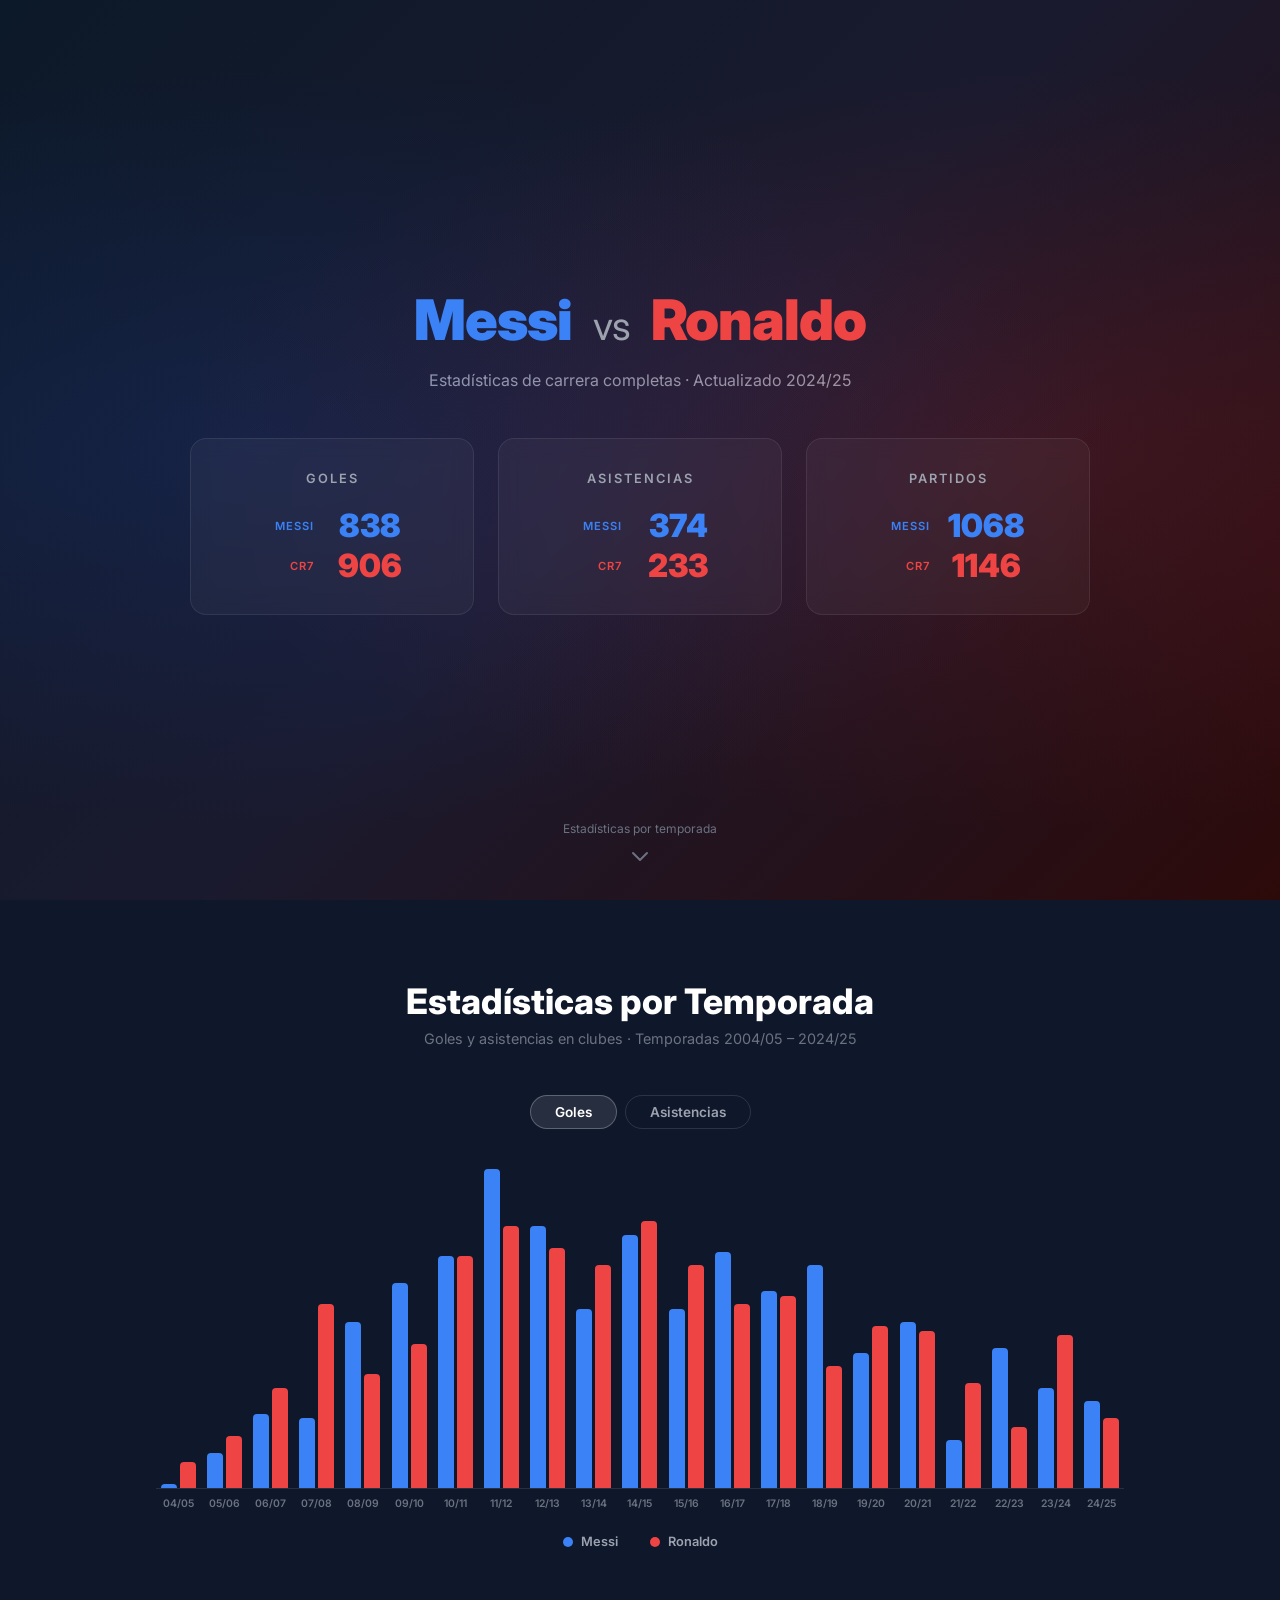
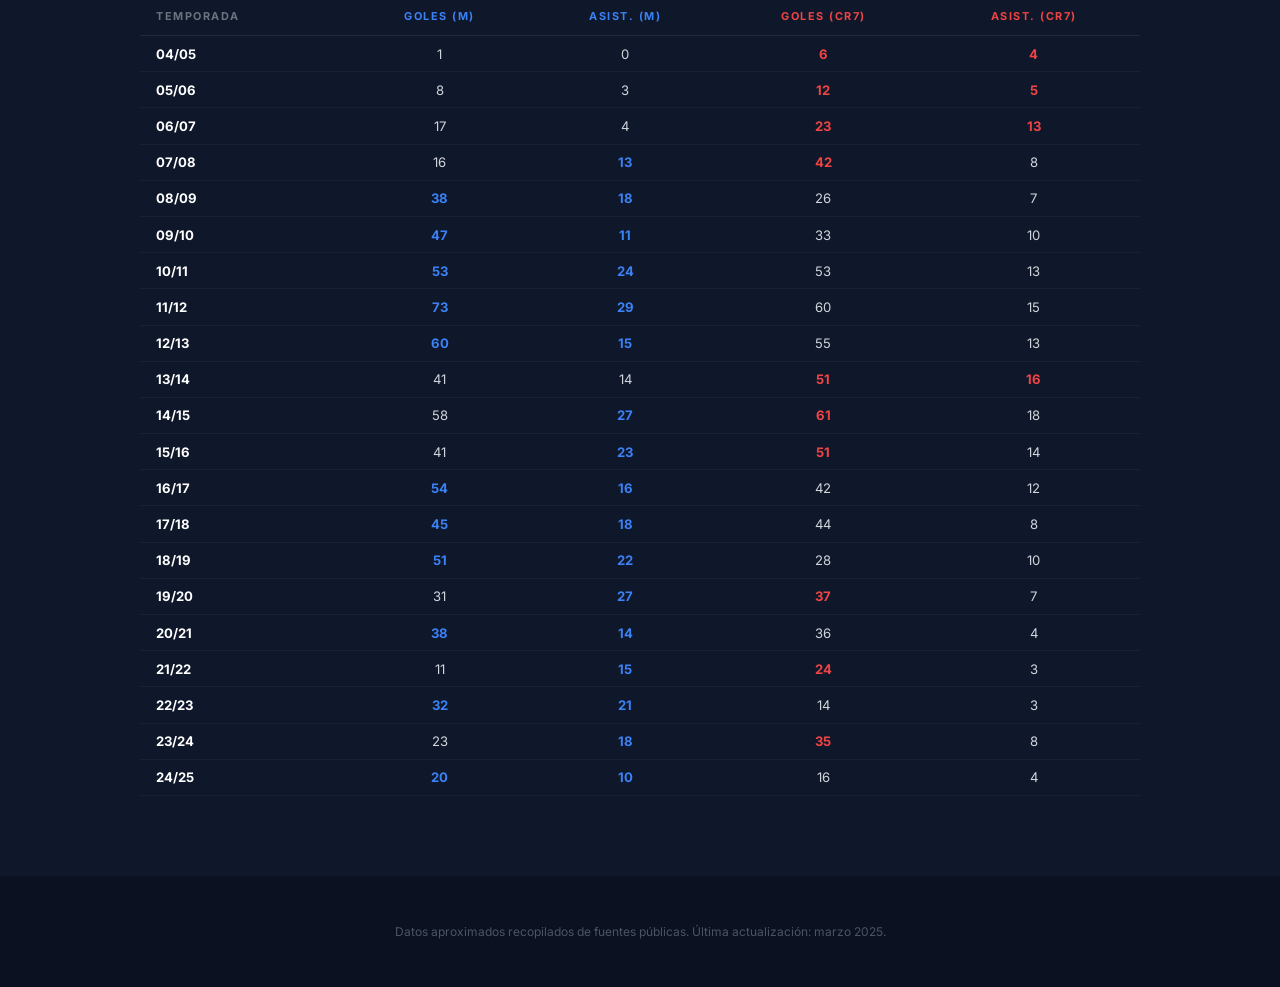
==== index.html @ 08181e69 "Add Messi vs Ronaldo comparison web page Single-page site with career stats (goals, assists, matches" ====
<!DOCTYPE html>
<html lang="es">
<head>
  <meta charset="UTF-8">
  <meta name="viewport" content="width=device-width, initial-scale=1.0">
  <title>Messi vs Ronaldo</title>
  <style>
    @import url('https://fonts.googleapis.com/css2?family=Inter:wght@400;600;700;900&display=swap');

    * { margin: 0; padding: 0; box-sizing: border-box; }

    :root {
      --messi: #1a56db;
      --messi-light: #3b82f6;
      --messi-bg: #eff6ff;
      --ronaldo: #dc2626;
      --ronaldo-light: #ef4444;
      --ronaldo-bg: #fef2f2;
      --dark: #111827;
      --gray: #6b7280;
      --light-gray: #f3f4f6;
    }

    body {
      font-family: 'Inter', sans-serif;
      background: var(--dark);
      color: #fff;
      overflow-x: hidden;
    }

    /* ---- HERO ---- */
    .hero {
      min-height: 100vh;
      display: flex;
      flex-direction: column;
      align-items: center;
      justify-content: center;
      position: relative;
      background: linear-gradient(135deg, #0c1929 0%, #1a1a2e 50%, #2d0a0a 100%);
      padding: 2rem 1rem;
    }

    .hero::before {
      content: '';
      position: absolute;
      inset: 0;
      background:
        radial-gradient(ellipse at 20% 50%, rgba(26,86,219,0.15) 0%, transparent 60%),
        radial-gradient(ellipse at 80% 50%, rgba(220,38,38,0.15) 0%, transparent 60%);
      pointer-events: none;
    }

    .hero-title {
      text-align: center;
      margin-bottom: 1rem;
      position: relative;
    }

    .hero-title h1 {
      font-size: clamp(2rem, 5vw, 3.5rem);
      font-weight: 900;
      letter-spacing: -1px;
    }

    .hero-title .messi-name { color: var(--messi-light); }
    .hero-title .vs { color: #9ca3af; font-weight: 400; margin: 0 .3em; font-size: 0.7em; }
    .hero-title .ronaldo-name { color: var(--ronaldo-light); }

    .hero-subtitle {
      text-align: center;
      color: #9ca3af;
      font-size: 1rem;
      margin-bottom: 3rem;
    }

    /* ---- STAT CARDS ---- */
    .stats-grid {
      display: grid;
      grid-template-columns: 1fr 1fr 1fr;
      gap: 1.5rem;
      width: 100%;
      max-width: 900px;
      position: relative;
    }

    .stat-card {
      background: rgba(255,255,255,0.04);
      border: 1px solid rgba(255,255,255,0.08);
      border-radius: 16px;
      padding: 2rem 1.5rem;
      text-align: center;
      backdrop-filter: blur(10px);
      transition: transform 0.3s, box-shadow 0.3s;
    }

    .stat-card:hover {
      transform: translateY(-4px);
      box-shadow: 0 12px 40px rgba(0,0,0,0.3);
    }

    .stat-card .label {
      font-size: 0.8rem;
      text-transform: uppercase;
      letter-spacing: 2px;
      color: #9ca3af;
      margin-bottom: 1.5rem;
      font-weight: 600;
    }

    .stat-row {
      display: flex;
      align-items: center;
      justify-content: center;
      gap: 1rem;
      margin-bottom: 0.5rem;
    }

    .stat-row:last-child { margin-bottom: 0; }

    .stat-row .player-label {
      width: 60px;
      font-size: 0.7rem;
      font-weight: 600;
      text-transform: uppercase;
      letter-spacing: 1px;
    }

    .stat-row .player-label.messi { color: var(--messi-light); text-align: right; }
    .stat-row .player-label.ronaldo { color: var(--ronaldo-light); text-align: right; }

    .stat-row .value {
      font-size: 2rem;
      font-weight: 900;
      line-height: 1;
      min-width: 80px;
    }

    .stat-row .value.messi { color: var(--messi-light); }
    .stat-row .value.ronaldo { color: var(--ronaldo-light); }

    .stat-bar-container {
      flex: 1;
      max-width: 120px;
      height: 6px;
      background: rgba(255,255,255,0.08);
      border-radius: 3px;
      overflow: hidden;
    }

    .stat-bar {
      height: 100%;
      border-radius: 3px;
      transition: width 1.5s ease;
      width: 0;
    }

    .stat-bar.messi { background: var(--messi-light); }
    .stat-bar.ronaldo { background: var(--ronaldo-light); }

    .scroll-hint {
      position: absolute;
      bottom: 2rem;
      display: flex;
      flex-direction: column;
      align-items: center;
      gap: 0.5rem;
      color: #6b7280;
      font-size: 0.75rem;
      animation: bounce 2s infinite;
    }

    .scroll-hint svg {
      width: 24px;
      height: 24px;
      stroke: #6b7280;
    }

    @keyframes bounce {
      0%, 100% { transform: translateY(0); }
      50% { transform: translateY(8px); }
    }

    /* ---- SEASON SECTION ---- */
    .season-section {
      background: #0f172a;
      padding: 5rem 1rem;
    }

    .season-section h2 {
      text-align: center;
      font-size: clamp(1.5rem, 3vw, 2.2rem);
      font-weight: 800;
      margin-bottom: 0.5rem;
    }

    .season-section .section-sub {
      text-align: center;
      color: #6b7280;
      margin-bottom: 3rem;
      font-size: 0.9rem;
    }

    .toggle-bar {
      display: flex;
      justify-content: center;
      gap: 0.5rem;
      margin-bottom: 2.5rem;
    }

    .toggle-btn {
      padding: 0.5rem 1.5rem;
      border-radius: 999px;
      border: 1px solid rgba(255,255,255,0.12);
      background: transparent;
      color: #9ca3af;
      font-family: inherit;
      font-size: 0.85rem;
      font-weight: 600;
      cursor: pointer;
      transition: all 0.3s;
    }

    .toggle-btn.active {
      background: rgba(255,255,255,0.1);
      color: #fff;
      border-color: rgba(255,255,255,0.25);
    }

    .chart-wrapper {
      max-width: 1000px;
      margin: 0 auto;
      overflow-x: auto;
    }

    .chart-container {
      min-width: 800px;
      padding: 0 1rem;
    }

    /* Bar chart */
    .chart {
      display: flex;
      align-items: flex-end;
      gap: 2px;
      height: 320px;
      border-bottom: 1px solid rgba(255,255,255,0.1);
      padding-bottom: 0;
      position: relative;
    }

    .chart-group {
      flex: 1;
      display: flex;
      align-items: flex-end;
      justify-content: center;
      gap: 3px;
      position: relative;
      height: 100%;
    }

    .bar {
      width: 16px;
      border-radius: 4px 4px 0 0;
      transition: height 0.8s ease;
      position: relative;
      cursor: pointer;
      min-height: 2px;
    }

    .bar.messi { background: var(--messi-light); }
    .bar.ronaldo { background: var(--ronaldo-light); }

    .bar:hover { opacity: 0.85; }

    .bar .tooltip {
      display: none;
      position: absolute;
      bottom: calc(100% + 6px);
      left: 50%;
      transform: translateX(-50%);
      background: #1e293b;
      color: #fff;
      padding: 4px 8px;
      border-radius: 6px;
      font-size: 0.7rem;
      font-weight: 700;
      white-space: nowrap;
      pointer-events: none;
      z-index: 10;
    }

    .bar:hover .tooltip { display: block; }

    .chart-labels {
      display: flex;
      gap: 2px;
      margin-top: 0.5rem;
    }

    .chart-labels span {
      flex: 1;
      text-align: center;
      font-size: 0.65rem;
      color: #6b7280;
      font-weight: 600;
    }

    .chart-legend {
      display: flex;
      justify-content: center;
      gap: 2rem;
      margin-top: 1.5rem;
    }

    .chart-legend .legend-item {
      display: flex;
      align-items: center;
      gap: 0.5rem;
      font-size: 0.8rem;
      color: #9ca3af;
      font-weight: 600;
    }

    .legend-dot {
      width: 10px;
      height: 10px;
      border-radius: 50%;
    }

    .legend-dot.messi { background: var(--messi-light); }
    .legend-dot.ronaldo { background: var(--ronaldo-light); }

    /* ---- SEASON TABLE ---- */
    .table-wrapper {
      max-width: 1000px;
      margin: 3rem auto 0;
      overflow-x: auto;
    }

    table {
      width: 100%;
      border-collapse: collapse;
      font-size: 0.82rem;
    }

    thead th {
      padding: 0.75rem 1rem;
      text-transform: uppercase;
      font-size: 0.68rem;
      letter-spacing: 1.5px;
      color: #6b7280;
      border-bottom: 1px solid rgba(255,255,255,0.08);
      text-align: center;
    }

    thead th:first-child { text-align: left; }
    thead th.messi-col { color: var(--messi-light); }
    thead th.ronaldo-col { color: var(--ronaldo-light); }

    tbody tr {
      border-bottom: 1px solid rgba(255,255,255,0.04);
      transition: background 0.2s;
    }

    tbody tr:hover { background: rgba(255,255,255,0.03); }

    tbody td {
      padding: 0.6rem 1rem;
      text-align: center;
      color: #d1d5db;
    }

    tbody td:first-child {
      text-align: left;
      font-weight: 700;
      color: #fff;
    }

    tbody td.highlight-messi { color: var(--messi-light); font-weight: 700; }
    tbody td.highlight-ronaldo { color: var(--ronaldo-light); font-weight: 700; }

    /* Footer */
    footer {
      text-align: center;
      padding: 3rem 1rem;
      color: #4b5563;
      font-size: 0.75rem;
      background: #0b1120;
    }

    /* Responsive */
    @media (max-width: 700px) {
      .stats-grid {
        grid-template-columns: 1fr;
        max-width: 360px;
      }
      .stat-row .value { font-size: 1.5rem; min-width: 55px; }
      .chart { height: 220px; }
      .bar { width: 10px; }
    }
  </style>
</head>
<body>

  <!-- HERO: Career Stats -->
  <section class="hero">
    <div class="hero-title">
      <h1>
        <span class="messi-name">Messi</span>
        <span class="vs">vs</span>
        <span class="ronaldo-name">Ronaldo</span>
      </h1>
    </div>
    <p class="hero-subtitle">Estadísticas de carrera completas &middot; Actualizado 2024/25</p>

    <div class="stats-grid" id="statsGrid">
      <!-- Goals -->
      <div class="stat-card">
        <div class="label">Goles</div>
        <div class="stat-row">
          <span class="player-label messi">Messi</span>
          <span class="value messi" data-target="838">0</span>
        </div>
        <div class="stat-row">
          <span class="player-label ronaldo">CR7</span>
          <span class="value ronaldo" data-target="906">0</span>
        </div>
      </div>
      <!-- Assists -->
      <div class="stat-card">
        <div class="label">Asistencias</div>
        <div class="stat-row">
          <span class="player-label messi">Messi</span>
          <span class="value messi" data-target="374">0</span>
        </div>
        <div class="stat-row">
          <span class="player-label ronaldo">CR7</span>
          <span class="value ronaldo" data-target="233">0</span>
        </div>
      </div>
      <!-- Matches -->
      <div class="stat-card">
        <div class="label">Partidos</div>
        <div class="stat-row">
          <span class="player-label messi">Messi</span>
          <span class="value messi" data-target="1068">0</span>
        </div>
        <div class="stat-row">
          <span class="player-label ronaldo">CR7</span>
          <span class="value ronaldo" data-target="1146">0</span>
        </div>
      </div>
    </div>

    <div class="scroll-hint">
      <span>Estadísticas por temporada</span>
      <svg fill="none" viewBox="0 0 24 24" stroke-width="2" stroke="currentColor">
        <path stroke-linecap="round" stroke-linejoin="round" d="M19 9l-7 7-7-7"/>
      </svg>
    </div>
  </section>

  <!-- SEASON-BY-SEASON -->
  <section class="season-section">
    <h2>Estadísticas por Temporada</h2>
    <p class="section-sub">Goles y asistencias en clubes &middot; Temporadas 2004/05 – 2024/25</p>

    <div class="toggle-bar">
      <button class="toggle-btn active" data-mode="goals">Goles</button>
      <button class="toggle-btn" data-mode="assists">Asistencias</button>
    </div>

    <div class="chart-wrapper">
      <div class="chart-container">
        <div class="chart" id="chart"></div>
        <div class="chart-labels" id="chartLabels"></div>
      </div>
    </div>

    <div class="chart-legend">
      <div class="legend-item"><div class="legend-dot messi"></div>Messi</div>
      <div class="legend-item"><div class="legend-dot ronaldo"></div>Ronaldo</div>
    </div>

    <!-- Detailed table -->
    <div class="table-wrapper">
      <table>
        <thead>
          <tr>
            <th>Temporada</th>
            <th class="messi-col">Goles (M)</th>
            <th class="messi-col">Asist. (M)</th>
            <th class="ronaldo-col">Goles (CR7)</th>
            <th class="ronaldo-col">Asist. (CR7)</th>
          </tr>
        </thead>
        <tbody id="tableBody"></tbody>
      </table>
    </div>
  </section>

  <footer>
    Datos aproximados recopilados de fuentes públicas. Última actualización: marzo 2025.
  </footer>

  <script>
    // ---- DATA ----
    const seasons = [
      { season: '04/05', mGoals: 1,  mAssists: 0,  rGoals: 6,  rAssists: 4  },
      { season: '05/06', mGoals: 8,  mAssists: 3,  rGoals: 12, rAssists: 5  },
      { season: '06/07', mGoals: 17, mAssists: 4,  rGoals: 23, rAssists: 13 },
      { season: '07/08', mGoals: 16, mAssists: 13, rGoals: 42, rAssists: 8  },
      { season: '08/09', mGoals: 38, mAssists: 18, rGoals: 26, rAssists: 7  },
      { season: '09/10', mGoals: 47, mAssists: 11, rGoals: 33, rAssists: 10 },
      { season: '10/11', mGoals: 53, mAssists: 24, rGoals: 53, rAssists: 13 },
      { season: '11/12', mGoals: 73, mAssists: 29, rGoals: 60, rAssists: 15 },
      { season: '12/13', mGoals: 60, mAssists: 15, rGoals: 55, rAssists: 13 },
      { season: '13/14', mGoals: 41, mAssists: 14, rGoals: 51, rAssists: 16 },
      { season: '14/15', mGoals: 58, mAssists: 27, rGoals: 61, rAssists: 18 },
      { season: '15/16', mGoals: 41, mAssists: 23, rGoals: 51, rAssists: 14 },
      { season: '16/17', mGoals: 54, mAssists: 16, rGoals: 42, rAssists: 12 },
      { season: '17/18', mGoals: 45, mAssists: 18, rGoals: 44, rAssists: 8  },
      { season: '18/19', mGoals: 51, mAssists: 22, rGoals: 28, rAssists: 10 },
      { season: '19/20', mGoals: 31, mAssists: 27, rGoals: 37, rAssists: 7  },
      { season: '20/21', mGoals: 38, mAssists: 14, rGoals: 36, rAssists: 4  },
      { season: '21/22', mGoals: 11, mAssists: 15, rGoals: 24, rAssists: 3  },
      { season: '22/23', mGoals: 32, mAssists: 21, rGoals: 14, rAssists: 3  },
      { season: '23/24', mGoals: 23, mAssists: 18, rGoals: 35, rAssists: 8  },
      { season: '24/25', mGoals: 20, mAssists: 10, rGoals: 16, rAssists: 4  },
    ];

    // ---- COUNTER ANIMATION ----
    function animateCounters() {
      document.querySelectorAll('.value[data-target]').forEach(el => {
        const target = parseInt(el.dataset.target);
        const duration = 2000;
        const start = performance.now();
        function tick(now) {
          const elapsed = now - start;
          const progress = Math.min(elapsed / duration, 1);
          const eased = 1 - Math.pow(1 - progress, 3);
          el.textContent = Math.round(target * eased);
          if (progress < 1) requestAnimationFrame(tick);
        }
        requestAnimationFrame(tick);
      });
    }

    // Observe hero
    const heroObs = new IntersectionObserver(entries => {
      if (entries[0].isIntersecting) { animateCounters(); heroObs.disconnect(); }
    }, { threshold: 0.3 });
    heroObs.observe(document.getElementById('statsGrid'));

    // ---- CHART ----
    let currentMode = 'goals';

    function getMax(mode) {
      return Math.max(...seasons.map(s =>
        Math.max(mode === 'goals' ? s.mGoals : s.mAssists, mode === 'goals' ? s.rGoals : s.rAssists)
      ));
    }

    function buildChart(mode) {
      const chart = document.getElementById('chart');
      const labels = document.getElementById('chartLabels');
      chart.innerHTML = '';
      labels.innerHTML = '';
      const max = getMax(mode);

      seasons.forEach(s => {
        const mVal = mode === 'goals' ? s.mGoals : s.mAssists;
        const rVal = mode === 'goals' ? s.rGoals : s.rAssists;

        const group = document.createElement('div');
        group.className = 'chart-group';

        const mBar = document.createElement('div');
        mBar.className = 'bar messi';
        mBar.innerHTML = `<span class="tooltip">${mVal}</span>`;

        const rBar = document.createElement('div');
        rBar.className = 'bar ronaldo';
        rBar.innerHTML = `<span class="tooltip">${rVal}</span>`;

        group.appendChild(mBar);
        group.appendChild(rBar);
        chart.appendChild(group);

        // Animate after append
        requestAnimationFrame(() => {
          mBar.style.height = (mVal / max * 100) + '%';
          rBar.style.height = (rVal / max * 100) + '%';
        });

        const label = document.createElement('span');
        label.textContent = s.season;
        labels.appendChild(label);
      });
    }

    // Toggle buttons
    document.querySelectorAll('.toggle-btn').forEach(btn => {
      btn.addEventListener('click', () => {
        document.querySelectorAll('.toggle-btn').forEach(b => b.classList.remove('active'));
        btn.classList.add('active');
        currentMode = btn.dataset.mode;
        buildChart(currentMode);
      });
    });

    // ---- TABLE ----
    function buildTable() {
      const tbody = document.getElementById('tableBody');
      tbody.innerHTML = '';
      seasons.forEach(s => {
        const tr = document.createElement('tr');
        const mGClass = s.mGoals >= s.rGoals ? 'highlight-messi' : '';
        const rGClass = s.rGoals > s.mGoals ? 'highlight-ronaldo' : '';
        const mAClass = s.mAssists >= s.rAssists ? 'highlight-messi' : '';
        const rAClass = s.rAssists > s.mAssists ? 'highlight-ronaldo' : '';
        tr.innerHTML = `
          <td>${s.season}</td>
          <td class="${mGClass}">${s.mGoals}</td>
          <td class="${mAClass}">${s.mAssists}</td>
          <td class="${rGClass}">${s.rGoals}</td>
          <td class="${rAClass}">${s.rAssists}</td>
        `;
        tbody.appendChild(tr);
      });
    }

    // Init
    buildChart('goals');
    buildTable();
  </script>
</body>
</html>
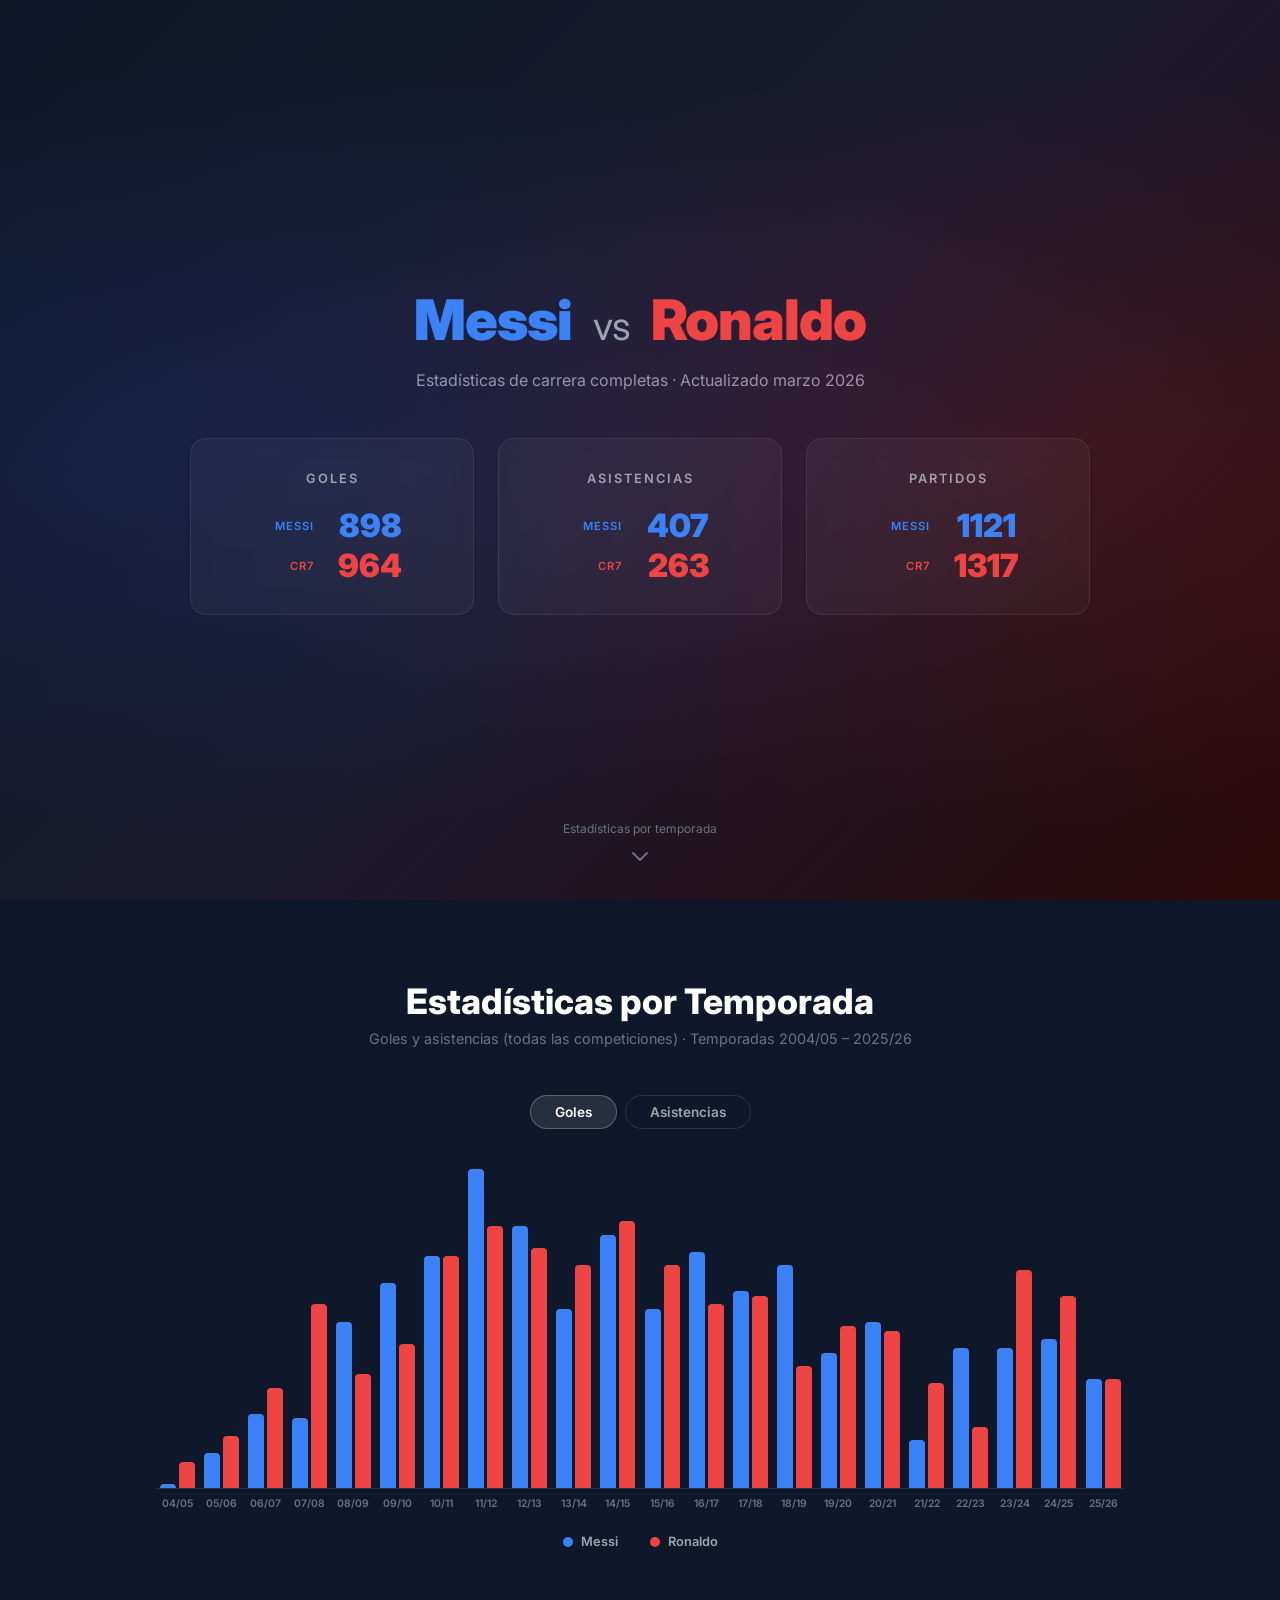
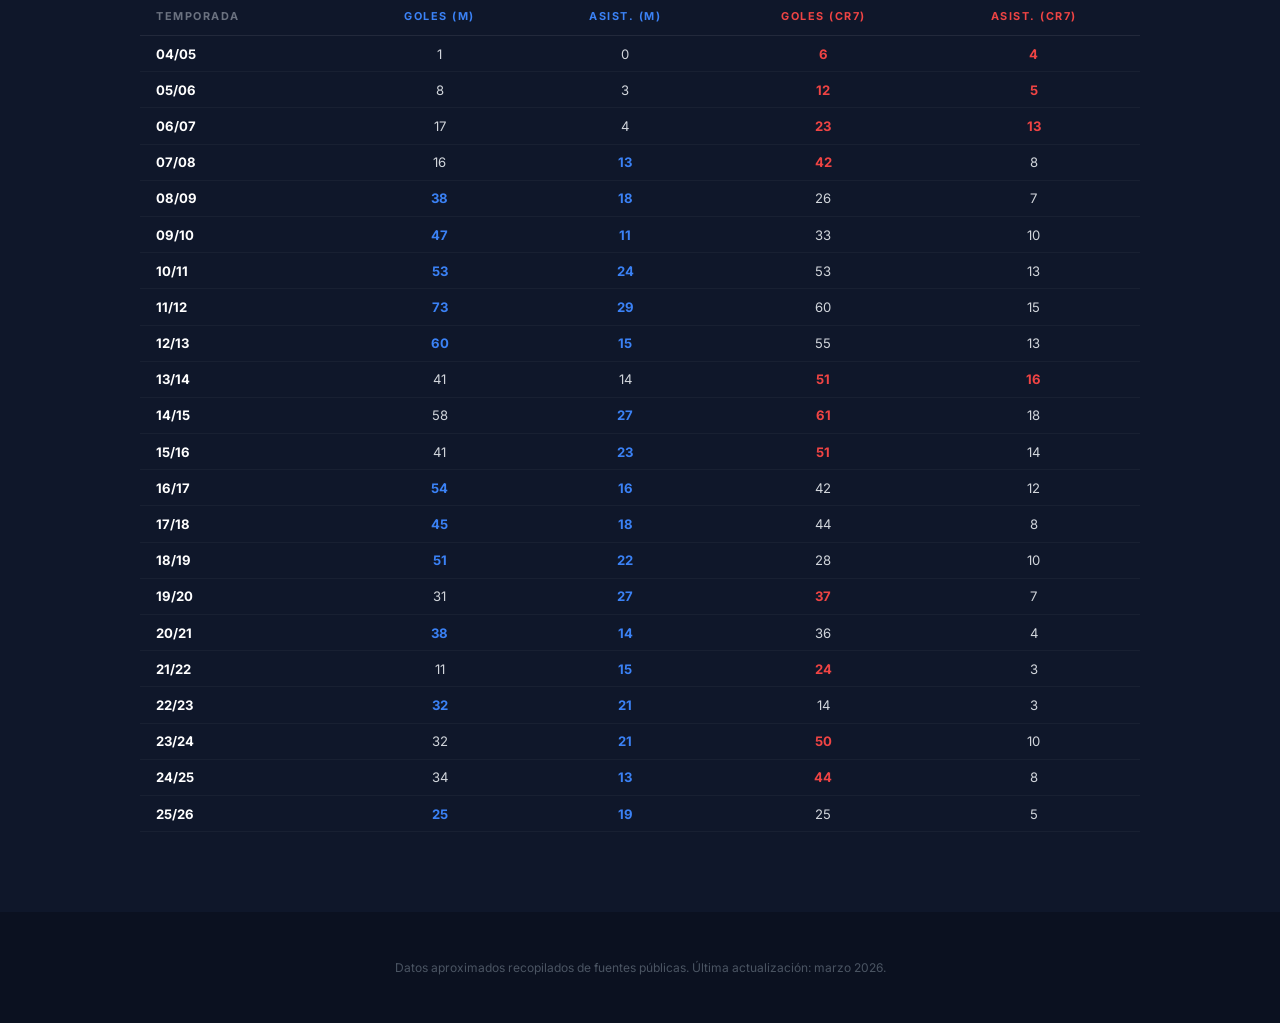
==== commit 12131b64: "Update stats to March 2026 Career totals updated: Messi (899 goals, 408 assists, 1122 apps), Ronaldo" ====
--- a/index.html
+++ b/index.html
@@ -411,7 +411,7 @@
         <span class="ronaldo-name">Ronaldo</span>
       </h1>
     </div>
-    <p class="hero-subtitle">Estadísticas de carrera completas &middot; Actualizado 2024/25</p>
+    <p class="hero-subtitle">Estadísticas de carrera completas &middot; Actualizado marzo 2026</p>
 
     <div class="stats-grid" id="statsGrid">
       <!-- Goals -->
@@ -419,11 +419,11 @@
         <div class="label">Goles</div>
         <div class="stat-row">
           <span class="player-label messi">Messi</span>
-          <span class="value messi" data-target="838">0</span>
+          <span class="value messi" data-target="899">0</span>
         </div>
         <div class="stat-row">
           <span class="player-label ronaldo">CR7</span>
-          <span class="value ronaldo" data-target="906">0</span>
+          <span class="value ronaldo" data-target="965">0</span>
         </div>
       </div>
       <!-- Assists -->
@@ -431,11 +431,11 @@
         <div class="label">Asistencias</div>
         <div class="stat-row">
           <span class="player-label messi">Messi</span>
-          <span class="value messi" data-target="374">0</span>
+          <span class="value messi" data-target="408">0</span>
         </div>
         <div class="stat-row">
           <span class="player-label ronaldo">CR7</span>
-          <span class="value ronaldo" data-target="233">0</span>
+          <span class="value ronaldo" data-target="263">0</span>
         </div>
       </div>
       <!-- Matches -->
@@ -443,11 +443,11 @@
         <div class="label">Partidos</div>
         <div class="stat-row">
           <span class="player-label messi">Messi</span>
-          <span class="value messi" data-target="1068">0</span>
+          <span class="value messi" data-target="1122">0</span>
         </div>
         <div class="stat-row">
           <span class="player-label ronaldo">CR7</span>
-          <span class="value ronaldo" data-target="1146">0</span>
+          <span class="value ronaldo" data-target="1319">0</span>
         </div>
       </div>
     </div>
@@ -463,7 +463,7 @@
   <!-- SEASON-BY-SEASON -->
   <section class="season-section">
     <h2>Estadísticas por Temporada</h2>
-    <p class="section-sub">Goles y asistencias en clubes &middot; Temporadas 2004/05 – 2024/25</p>
+    <p class="section-sub">Goles y asistencias (todas las competiciones) &middot; Temporadas 2004/05 – 2025/26</p>
 
     <div class="toggle-bar">
       <button class="toggle-btn active" data-mode="goals">Goles</button>
@@ -500,7 +500,7 @@
   </section>
 
   <footer>
-    Datos aproximados recopilados de fuentes públicas. Última actualización: marzo 2025.
+    Datos aproximados recopilados de fuentes públicas. Última actualización: marzo 2026.
   </footer>
 
   <script>
@@ -525,8 +525,9 @@
       { season: '20/21', mGoals: 38, mAssists: 14, rGoals: 36, rAssists: 4  },
       { season: '21/22', mGoals: 11, mAssists: 15, rGoals: 24, rAssists: 3  },
       { season: '22/23', mGoals: 32, mAssists: 21, rGoals: 14, rAssists: 3  },
-      { season: '23/24', mGoals: 23, mAssists: 18, rGoals: 35, rAssists: 8  },
-      { season: '24/25', mGoals: 20, mAssists: 10, rGoals: 16, rAssists: 4  },
+      { season: '23/24', mGoals: 32, mAssists: 21, rGoals: 50, rAssists: 10 },
+      { season: '24/25', mGoals: 34, mAssists: 13, rGoals: 44, rAssists: 8  },
+      { season: '25/26', mGoals: 25, mAssists: 19, rGoals: 25, rAssists: 5  },
     ];
 
     // ---- COUNTER ANIMATION ----
